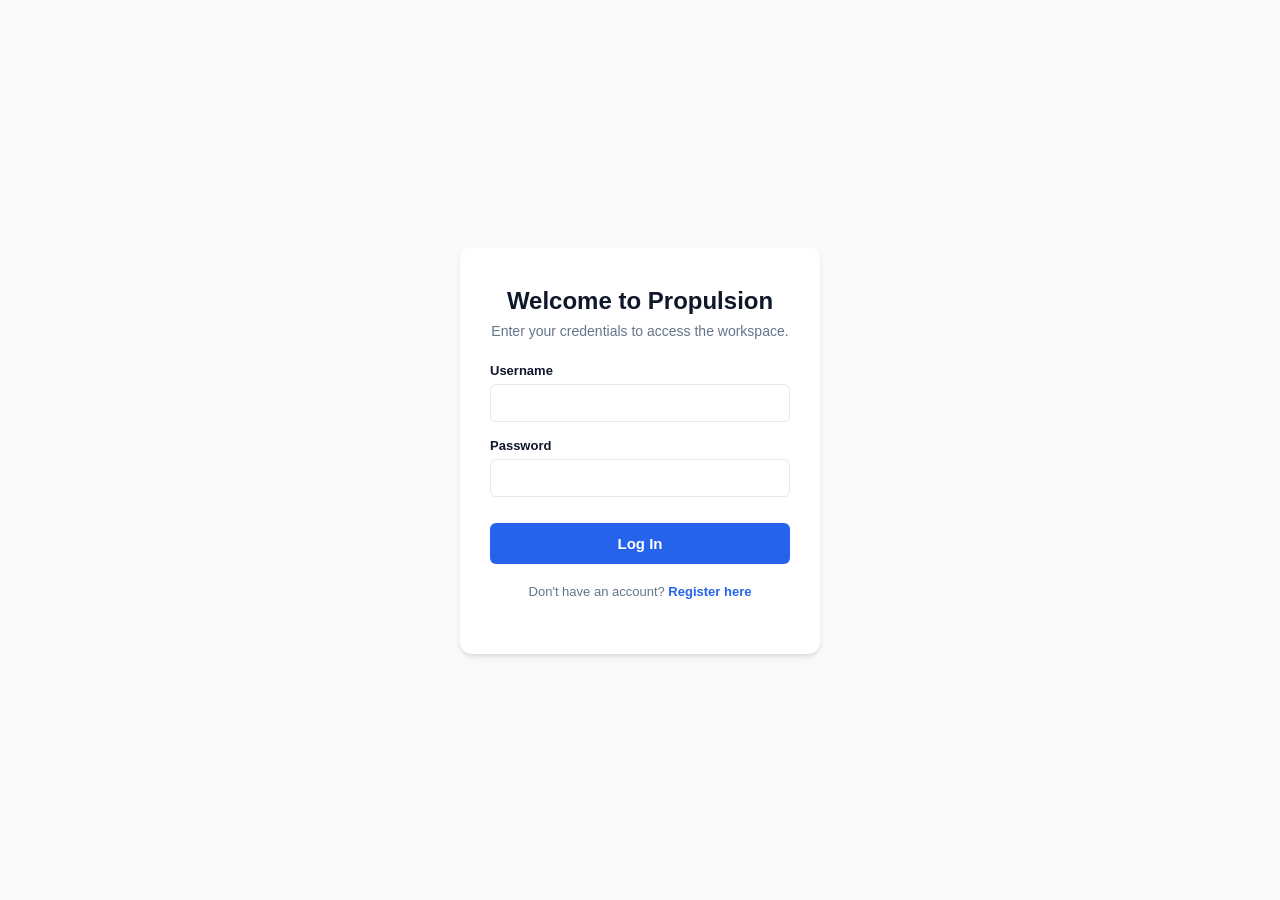
==== frontend/index.html @ e47d4fda "Initial commit" ====
<!DOCTYPE html>
<html lang="en">
<head>
    <meta charset="UTF-8">
    <meta name="viewport" content="width=device-width, initial-scale=1.0">
    <title>Propulsion Workspace | Login</title>
    <link rel="stylesheet" href="css/style.css">
</head>
<body>
<div class="auth-container">
    <div class="auth-card">
        <h2>Welcome to Propulsion</h2>
        <p class="subtitle">Enter your credentials to access the workspace.</p>

        <form id="loginForm" class="active-form">
            <div class="input-group">
                <label>Username</label>
                <input type="text" id="loginUsername" required>
            </div>
            <div class="input-group">
                <label>Password</label>
                <input type="password" id="loginPassword" required>
            </div>
            <button type="submit" class="primary-btn">Log In</button>
            <p class="toggle-text">Don't have an account? <span onclick="toggleAuth()">Register here</span></p>
            <div id="loginMessage" class="message"></div>
        </form>

        <form id="registerForm" class="hidden-form">
            <div class="input-group">
                <label>Username</label>
                <input type="text" id="regUsername" required>
            </div>
            <div class="input-group">
                <label>Password</label>
                <input type="password" id="regPassword" required>
            </div>
            <div class="input-group">
                <label>Role</label>
                <select id="regRole">
                    <option value="Developer">Developer</option>
                    <option value="Project Manager">Project Manager</option>
                    <option value="Admin">Admin</option>
                </select>
            </div>
            <button type="submit" class="primary-btn">Create Account</button>
            <p class="toggle-text">Already have an account? <span onclick="toggleAuth()">Log in</span></p>
            <div id="regMessage" class="message"></div>
        </form>
    </div>
</div>
<script src="js/auth.js"></script>
</body>
</html>
---- frontend/css/style.css ----
:root {
    --primary: #2563eb;
    --primary-hover: #1d4ed8;
    --bg-color: #f8fafc;
    --card-bg: #ffffff;
    --text-main: #0f172a;
    --text-muted: #64748b;
    --border: #e2e8f0;
    --error: #ef4444;
    --success: #10b981;
}

* {
    box-sizing: border-box;
    margin: 0;
    padding: 0;
    font-family: -apple-system, BlinkMacSystemFont, "Segoe UI", Roboto, Helvetica, Arial, sans-serif;
}

body {
    background-color: var(--bg-color);
    display: flex;
    justify-content: center;
    align-items: center;
    height: 100vh;
    color: var(--text-main);
}

.auth-container {
    width: 100%;
    max-width: 400px;
    padding: 20px;
}

.auth-card {
    background: var(--card-bg);
    padding: 40px 30px;
    border-radius: 12px;
    box-shadow: 0 4px 6px -1px rgba(0, 0, 0, 0.1), 0 2px 4px -1px rgba(0, 0, 0, 0.06);
    text-align: center;
}

.auth-card h2 {
    margin-bottom: 8px;
    font-size: 24px;
}

.subtitle {
    color: var(--text-muted);
    font-size: 14px;
    margin-bottom: 24px;
}

.input-group {
    text-align: left;
    margin-bottom: 16px;
}

.input-group label {
    display: block;
    font-size: 13px;
    font-weight: 600;
    margin-bottom: 6px;
    color: var(--text-main);
}

.input-group input, .input-group select {
    width: 100%;
    padding: 10px 12px;
    border: 1px solid var(--border);
    border-radius: 6px;
    font-size: 14px;
    outline: none;
    transition: border-color 0.2s;
}

.input-group input:focus, .input-group select:focus {
    border-color: var(--primary);
}

.primary-btn {
    width: 100%;
    padding: 12px;
    background-color: var(--primary);
    color: white;
    border: none;
    border-radius: 6px;
    font-size: 15px;
    font-weight: 600;
    cursor: pointer;
    margin-top: 10px;
    transition: background-color 0.2s;
}

.primary-btn:hover {
    background-color: var(--primary-hover);
}

.toggle-text {
    margin-top: 20px;
    font-size: 13px;
    color: var(--text-muted);
}

.toggle-text span {
    color: var(--primary);
    cursor: pointer;
    font-weight: 600;
}

.toggle-text span:hover {
    text-decoration: underline;
}

.hidden-form { display: none; }
.active-form { display: block; }

.message {
    margin-top: 15px;
    font-size: 13px;
    font-weight: 500;
}
.error-msg { color: var(--error); }
.success-msg { color: var(--success); }
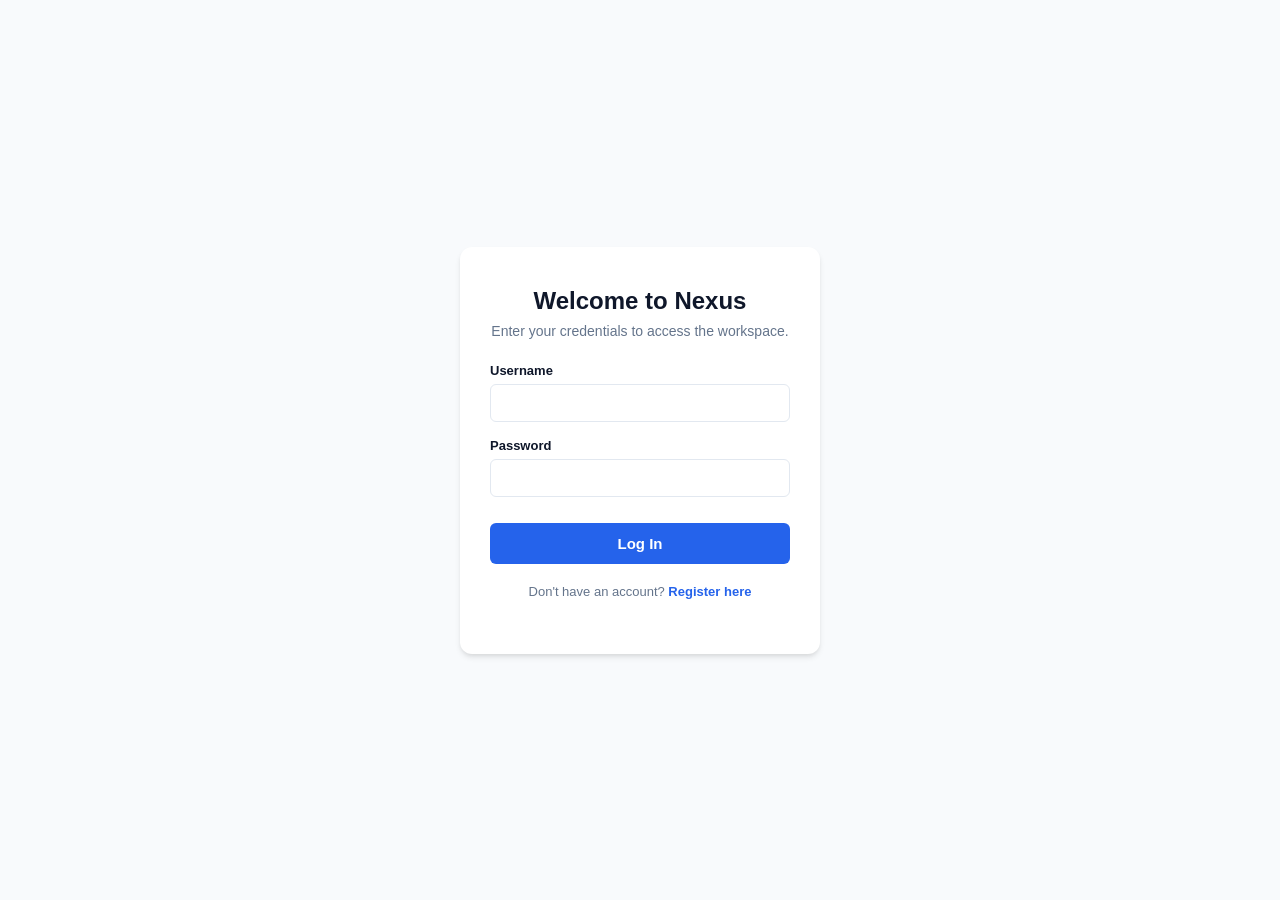
==== commit 9b47bd1e: "Next Commit" ====
--- a/frontend/index.html
+++ b/frontend/index.html
@@ -3,13 +3,13 @@
 <head>
     <meta charset="UTF-8">
     <meta name="viewport" content="width=device-width, initial-scale=1.0">
-    <title>Propulsion Workspace | Login</title>
+    <title>Nexus Workspace | Login</title>
     <link rel="stylesheet" href="css/style.css">
 </head>
 <body>
 <div class="auth-container">
     <div class="auth-card">
-        <h2>Welcome to Propulsion</h2>
+        <h2>Welcome to Nexus</h2>
         <p class="subtitle">Enter your credentials to access the workspace.</p>
 
         <form id="loginForm" class="active-form">
--- a/frontend/css/style.css
+++ b/frontend/css/style.css
@@ -26,99 +26,21 @@
     color: var(--text-main);
 }
 
-.auth-container {
-    width: 100%;
-    max-width: 400px;
-    padding: 20px;
-}
-
-.auth-card {
-    background: var(--card-bg);
-    padding: 40px 30px;
-    border-radius: 12px;
-    box-shadow: 0 4px 6px -1px rgba(0, 0, 0, 0.1), 0 2px 4px -1px rgba(0, 0, 0, 0.06);
-    text-align: center;
-}
-
-.auth-card h2 {
-    margin-bottom: 8px;
-    font-size: 24px;
-}
-
-.subtitle {
-    color: var(--text-muted);
-    font-size: 14px;
-    margin-bottom: 24px;
-}
-
-.input-group {
-    text-align: left;
-    margin-bottom: 16px;
-}
-
-.input-group label {
-    display: block;
-    font-size: 13px;
-    font-weight: 600;
-    margin-bottom: 6px;
-    color: var(--text-main);
-}
-
-.input-group input, .input-group select {
-    width: 100%;
-    padding: 10px 12px;
-    border: 1px solid var(--border);
-    border-radius: 6px;
-    font-size: 14px;
-    outline: none;
-    transition: border-color 0.2s;
-}
-
-.input-group input:focus, .input-group select:focus {
-    border-color: var(--primary);
-}
-
-.primary-btn {
-    width: 100%;
-    padding: 12px;
-    background-color: var(--primary);
-    color: white;
-    border: none;
-    border-radius: 6px;
-    font-size: 15px;
-    font-weight: 600;
-    cursor: pointer;
-    margin-top: 10px;
-    transition: background-color 0.2s;
-}
-
-.primary-btn:hover {
-    background-color: var(--primary-hover);
-}
-
-.toggle-text {
-    margin-top: 20px;
-    font-size: 13px;
-    color: var(--text-muted);
-}
-
-.toggle-text span {
-    color: var(--primary);
-    cursor: pointer;
-    font-weight: 600;
-}
-
-.toggle-text span:hover {
-    text-decoration: underline;
-}
-
+.auth-container { width: 100%; max-width: 400px; padding: 20px; }
+.auth-card { background: var(--card-bg); padding: 40px 30px; border-radius: 12px; box-shadow: 0 4px 6px -1px rgba(0, 0, 0, 0.1), 0 2px 4px -1px rgba(0, 0, 0, 0.06); text-align: center; }
+.auth-card h2 { margin-bottom: 8px; font-size: 24px; }
+.subtitle { color: var(--text-muted); font-size: 14px; margin-bottom: 24px; }
+.input-group { text-align: left; margin-bottom: 16px; }
+.input-group label { display: block; font-size: 13px; font-weight: 600; margin-bottom: 6px; color: var(--text-main); }
+.input-group input, .input-group select { width: 100%; padding: 10px 12px; border: 1px solid var(--border); border-radius: 6px; font-size: 14px; outline: none; transition: border-color 0.2s; }
+.input-group input:focus, .input-group select:focus { border-color: var(--primary); }
+.primary-btn { width: 100%; padding: 12px; background-color: var(--primary); color: white; border: none; border-radius: 6px; font-size: 15px; font-weight: 600; cursor: pointer; margin-top: 10px; transition: background-color 0.2s; }
+.primary-btn:hover { background-color: var(--primary-hover); }
+.toggle-text { margin-top: 20px; font-size: 13px; color: var(--text-muted); }
+.toggle-text span { color: var(--primary); cursor: pointer; font-weight: 600; }
+.toggle-text span:hover { text-decoration: underline; }
 .hidden-form { display: none; }
 .active-form { display: block; }
-
-.message {
-    margin-top: 15px;
-    font-size: 13px;
-    font-weight: 500;
-}
+.message { margin-top: 15px; font-size: 13px; font-weight: 500; }
 .error-msg { color: var(--error); }
 .success-msg { color: var(--success); }
